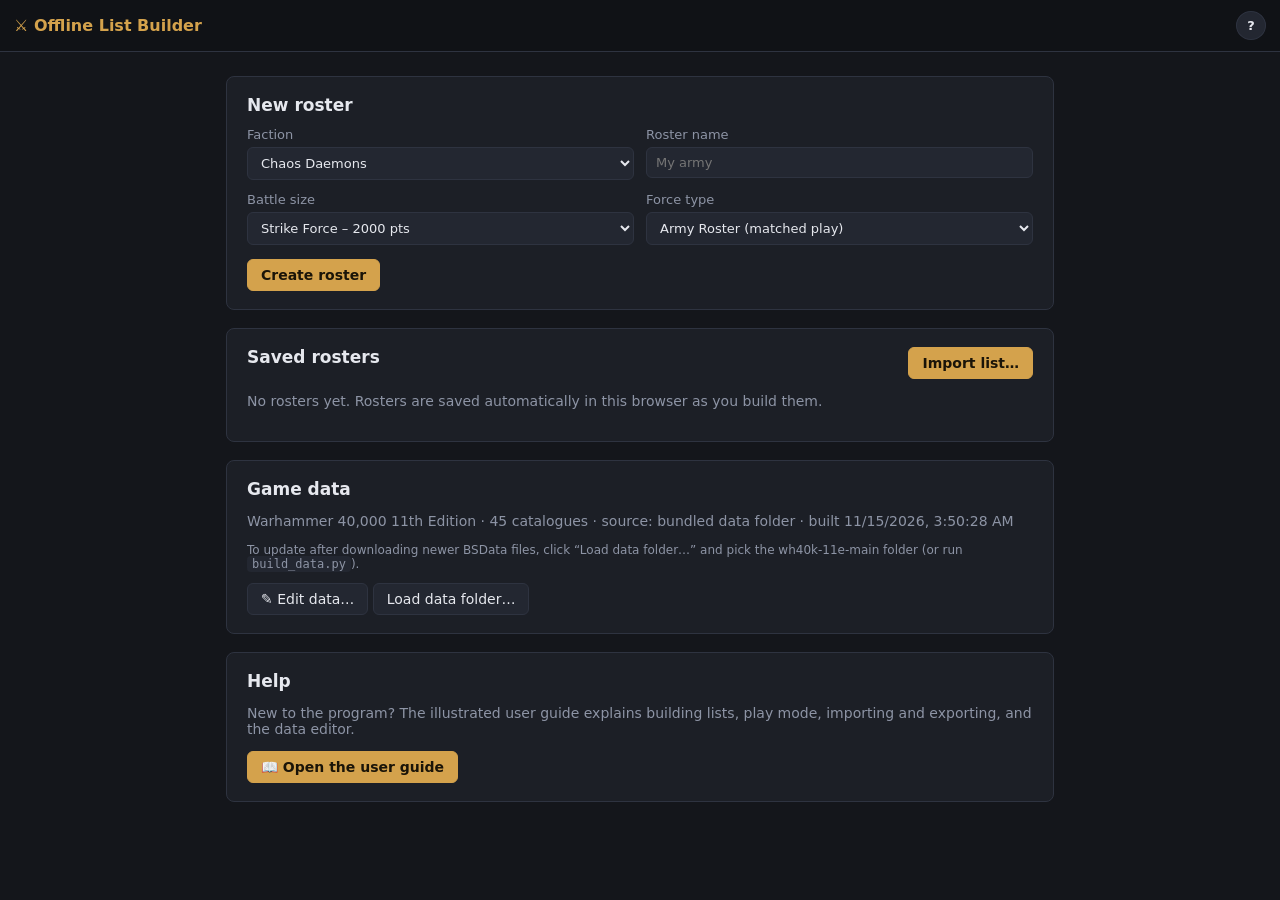
==== index.html @ 013c646f "First upload first uplaod of working code" ====
<!DOCTYPE html>
<html lang="en">
<head>
<meta charset="utf-8">
<meta name="viewport" content="width=device-width, initial-scale=1">
<title>Offline List Builder – Warhammer 40,000</title>
<link rel="stylesheet" href="css/app.css">
</head>
<body>
<header id="topbar">
  <div class="brand" data-act="home" title="Home">⚔ <span>Offline List Builder</span></div>
  <div id="topbar-roster"></div>
  <a class="btn sm" id="help-btn" href="help.html" target="_blank" title="Help – open the user guide">?</a>
</header>
<main id="main"><div class="loading">Loading…</div></main>
<div id="modal" class="modal hidden"><div class="modal-box"><div id="modal-body"></div></div></div>
<div id="toast" class="toast hidden"></div>
<div id="print-area"></div>
<input type="file" id="file-import" accept=".json,application/json" hidden>
<input type="file" id="ros-import" accept=".ros,.rosz" hidden>
<input type="file" id="folder-import" webkitdirectory directory multiple hidden>
<script src="data/manifest.js"></script>
<script src="js/engine.js"></script>
<script src="js/listio.js"></script>
<script src="js/app.js"></script>
<script src="js/play.js"></script>
</body>
</html>
---- css/app.css ----
:root {
  --bg: #14161b; --panel: #1c1f26; --panel2: #232731; --line: #2e3340; --text: #e6e8ee; --muted: #8d94a5;
  --accent: #d4a24c; --accent2: #f0c46a; --good: #4caf7a; --bad: #e0574f; --sel: #2c3242;
  --radius: 8px; font-size: 14px;
}
* { box-sizing: border-box; }
html, body { margin: 0; height: 100%; background: var(--bg); color: var(--text); font-family: "Segoe UI", system-ui, -apple-system, Roboto, Arial, sans-serif; }
button { font: inherit; color: inherit; }
input, select, textarea { font: inherit; color: var(--text); background: var(--panel2); border: 1px solid var(--line); border-radius: 6px; padding: 7px 9px; }
input:focus, select:focus, textarea:focus { outline: 2px solid var(--accent); outline-offset: -1px; }
code { background: var(--panel2); padding: 1px 5px; border-radius: 4px; }
.hidden { display: none !important; }
.muted { color: var(--muted); }
.small { font-size: 12px; }

#topbar { height: 52px; display: flex; align-items: center; gap: 14px; padding: 0 14px; background: #101216; border-bottom: 1px solid var(--line); }
.brand { font-weight: 700; color: var(--accent); cursor: pointer; white-space: nowrap; font-size: 16px; }
#topbar-roster { display: flex; align-items: center; gap: 8px; flex: 1; min-width: 0; }
#roster-name { background: transparent; border: 1px solid transparent; font-weight: 600; font-size: 15px; min-width: 120px; max-width: 280px; }
#roster-name:hover { border-color: var(--line); }
.spacer { flex: 1; }
.pill { background: var(--panel2); border: 1px solid var(--line); border-radius: 99px; padding: 4px 11px; font-weight: 600; white-space: nowrap; }
.pill.sub { font-weight: 400; color: var(--muted); }
.pill.bad { border-color: var(--bad); color: #ffb3ae; }
.pill.good { border-color: var(--good); color: #a7e8c3; }
button.pill { cursor: pointer; }

.btn { background: var(--panel2); border: 1px solid var(--line); border-radius: 6px; padding: 7px 13px; cursor: pointer; white-space: nowrap; }
.btn:hover:not(:disabled) { border-color: var(--accent); }
.btn:disabled { opacity: .4; cursor: default; }
.btn.primary { background: var(--accent); color: #1a1408; border-color: var(--accent); font-weight: 600; }
.btn.primary:hover { background: var(--accent2); }
.btn.sm { padding: 5px 10px; font-size: 13px; }
.btn.block { display: block; width: 100%; margin: 14px 0 8px; }
.icon { background: none; border: none; cursor: pointer; color: var(--muted); padding: 2px 6px; border-radius: 4px; font-size: 14px; }
.icon:hover { color: var(--text); background: var(--panel2); }
.icon.danger:hover { color: var(--bad); }

#main { height: calc(100% - 52px); overflow: hidden; position: relative; }
.loading { padding: 40px; color: var(--muted); }

/* Home */
.home { max-width: 860px; margin: 0 auto; padding: 24px 16px; height: 100%; overflow: auto; }
.card { background: var(--panel); border: 1px solid var(--line); border-radius: var(--radius); padding: 18px 20px; margin-bottom: 18px; }
.card h2 { margin: 0 0 12px; font-size: 17px; }
.form { display: grid; grid-template-columns: 1fr 1fr; gap: 12px; margin-bottom: 14px; }
.form label { display: flex; flex-direction: column; gap: 5px; color: var(--muted); font-size: 13px; }
.row-between { display: flex; justify-content: space-between; align-items: center; gap: 10px; }
.row-end { display: flex; justify-content: flex-end; gap: 8px; margin-top: 12px; }
.roster-list { list-style: none; margin: 0; padding: 0; }
.roster-list li { display: flex; align-items: center; gap: 4px; border-top: 1px solid var(--line); padding: 8px 4px; }
.rl-main { flex: 1; cursor: pointer; }
.rl-main:hover .rl-name { color: var(--accent2); }
.rl-name { font-weight: 600; }
.rl-sub { color: var(--muted); font-size: 12px; margin-top: 2px; }

/* Roster */
.roster { display: grid; grid-template-columns: 300px minmax(360px, 1fr) minmax(360px, 1.1fr); height: 100%; }
.roster > * { border-right: 1px solid var(--line); min-height: 0; display: flex; flex-direction: column; }
.roster > *:last-child { border-right: none; }
.scroll { overflow: auto; padding: 12px 14px 40px; flex: 1; }
#col-left { background: var(--panel); }
.force-head { font-weight: 700; margin-bottom: 6px; }
.cat-head { text-transform: uppercase; letter-spacing: .06em; font-size: 11px; color: var(--accent); margin: 14px 0 4px; font-weight: 700; }
.unit-list, .add-list { list-style: none; margin: 0; padding: 0; }
.unit-list li { display: flex; align-items: center; gap: 4px; padding: 6px 6px; border-radius: 6px; cursor: pointer; border-left: 3px solid transparent; }
.unit-list li:hover { background: var(--panel2); }
.unit-list li.active { background: var(--sel); border-left-color: var(--accent); }
.unit-list li.has-err { border-left-color: var(--bad); }
.ul-name { flex: 1; min-width: 0; }
.cost { color: var(--accent2); font-variant-numeric: tabular-nums; white-space: nowrap; font-size: 13px; }
.unit-list li.att-group { display: block; border: 1px solid var(--line); border-left: 1px solid var(--line); border-radius: 7px; margin: 3px 0; padding: 2px 0 4px; background: rgba(212,162,76,.04); cursor: default; }
.unit-list li.att-group:hover { background: rgba(212,162,76,.04); }
.att-group .unit-list li.attached { padding-left: 14px; }
.att-mark { color: var(--accent); margin-right: 5px; }
.att-total { padding: 0 8px 0 9px; }
.attach { margin: 8px 0 10px; padding: 8px 10px; border: 1px solid var(--line); border-radius: 6px; background: var(--panel2); }
.attach label { display: flex; align-items: center; gap: 10px; }
.att-label { font-weight: 600; white-space: nowrap; }
.attach select { flex: 1; min-width: 0; }
.notes textarea { width: 100%; resize: vertical; margin-top: 4px; }
.errors { background: #2a1d1f; border: 1px solid #5a2f2c; border-radius: 6px; padding: 8px 10px; margin-bottom: 10px; font-size: 13px; }
.errors ul { margin: 6px 0 0; padding-left: 18px; }
.errors li { margin-bottom: 4px; }
.errors li[data-act] { cursor: pointer; text-decoration: underline dotted; }
.unit-errs { background: #2a1d1f; border: 1px solid #5a2f2c; border-radius: 6px; padding: 8px 10px; margin: 8px 0; font-size: 13px; color: #ffcbc7; }

.panel-head { display: flex; justify-content: space-between; align-items: flex-start; gap: 10px; margin-bottom: 10px; }
.panel-head h2 { margin: 0; font-size: 18px; }
.search { width: 100%; margin-bottom: 8px; }
.hide-row { display: flex; flex-wrap: wrap; align-items: center; gap: 12px; margin: 0 0 8px; }
.hide-opt { display: inline-flex; align-items: center; gap: 5px; cursor: pointer; font-size: 13px; }
.hide-opt input { accent-color: var(--accent); margin: 0; }
.linkbtn { background: none; border: none; color: var(--accent2); cursor: pointer; padding: 0; text-decoration: underline dotted; }
.chips { display: flex; flex-wrap: wrap; gap: 5px; margin-bottom: 4px; }
.chip { background: var(--panel2); border: 1px solid var(--line); border-radius: 99px; padding: 3px 10px; font-size: 12px; cursor: pointer; }
.chip.on { background: var(--accent); color: #1a1408; border-color: var(--accent); }
.add-list li { display: flex; align-items: center; gap: 10px; padding: 7px 8px; border-radius: 6px; cursor: pointer; }
.add-list li:hover { background: var(--panel2); }
.add-list li:hover .plus { color: var(--accent2); }
.al-name { flex: 1; }
.plus { color: var(--muted); font-weight: 700; }
.badge { background: var(--sel); border-radius: 99px; padding: 0 7px; font-size: 11px; color: var(--accent2); }

/* options */
.opts { margin-top: 6px; }
.group { margin: 8px 0; border: 1px solid var(--line); border-radius: 6px; background: rgba(255,255,255,.015); }
.group-head { padding: 6px 10px; font-weight: 600; cursor: pointer; display: flex; align-items: center; gap: 6px; user-select: none; }
.group-head .caret { transition: transform .15s; display: inline-block; transform: rotate(90deg); color: var(--muted); }
.group.collapsed .caret { transform: rotate(0deg); }
.group.collapsed .group-body { display: none; }
.group-body { padding: 0 8px 6px; }
.range { font-weight: 400; font-size: 12px; color: var(--muted); }
.range.bad { color: var(--bad); }
.opt { }
.opt-row { display: flex; align-items: center; gap: 8px; padding: 5px 4px; border-radius: 5px; cursor: pointer; }
.opt-row:hover { background: var(--panel2); }
.opt.on > .opt-row .opt-name { color: #fff; font-weight: 600; }
.opt.hid > .opt-row { opacity: .5; }
.opt-name { flex: 1; }
.opt .sub { margin-left: 14px; padding-left: 10px; border-left: 1px dashed var(--line); }
.opt-row input[type=checkbox], .opt-row input[type=radio] { width: 16px; height: 16px; accent-color: var(--accent); margin: 0; cursor: pointer; }
.spin { display: inline-flex; align-items: center; border: 1px solid var(--line); border-radius: 5px; overflow: hidden; }
.spin button { background: var(--panel2); border: none; width: 24px; height: 24px; cursor: pointer; }
.spin button:hover:not(:disabled) { background: var(--sel); color: var(--accent2); }
.spin button:disabled { opacity: .35; cursor: default; }
.spin .num { width: 40px; text-align: center; border: none; border-radius: 0; padding: 2px; background: var(--bg); }

/* rules text on options */
.info-btn { background: none; border: 1px solid var(--line); color: var(--muted); border-radius: 99px; width: 20px; height: 20px; padding: 0; font-size: 12px; line-height: 1; cursor: pointer; flex: none; }
.info-btn:hover, .info-btn.on { color: var(--accent2); border-color: var(--accent); }
.opt-info { margin: 2px 4px 8px 30px; padding: 8px 10px; border-left: 2px solid var(--accent); background: rgba(212,162,76,.06); border-radius: 0 6px 6px 0; font-size: 13px; line-height: 1.45; }
.rule-block { margin-bottom: 8px; }
.rule-block:last-child { margin-bottom: 0; }
.rule-block > div { color: #cfd3dd; margin-top: 2px; }
.army-rules { margin-top: 16px; }
.army-rules h3 { font-size: 13px; text-transform: uppercase; letter-spacing: .06em; color: var(--accent); margin: 0 0 8px; }
.ar-block { background: var(--panel); border: 1px solid var(--line); border-radius: 6px; padding: 10px 12px; margin-bottom: 10px; font-size: 13px; line-height: 1.45; }
.ar-block h4 { margin: 0 0 6px; font-size: 14px; }

/* modified values */
td.modded, tr td.modded:last-child { color: var(--accent2); font-weight: 700; }
.kw-new { color: var(--accent2); font-weight: 700; }
.modded-key { color: var(--accent2); font-weight: 700; }
.ann { display: inline-block; font-size: 10.5px; font-weight: 600; color: #1a1408; background: var(--accent); border-radius: 99px; padding: 0 6px; margin-left: 4px; vertical-align: 1px; }

/* datasheet */
.sheet { background: var(--panel); border: 1px solid var(--line); border-radius: var(--radius); overflow: hidden; margin-bottom: 16px; }
.sheet-title { background: linear-gradient(90deg, #3a2f1a, #232731); padding: 10px 14px; font-weight: 700; font-size: 16px; display: flex; justify-content: space-between; }
.sheet-sec { padding: 8px 14px; border-top: 1px solid var(--line); }
.sheet-sec h4 { margin: 0 0 6px; font-size: 12px; text-transform: uppercase; letter-spacing: .06em; color: var(--accent); }
.tbl-wrap { overflow-x: auto; }
table { border-collapse: collapse; width: 100%; font-size: 13px; }
th { text-align: center; color: var(--muted); font-weight: 600; padding: 3px 5px; border-bottom: 1px solid var(--line); }
td { text-align: center; padding: 4px 5px; border-bottom: 1px solid #262a35; }
td.pname { text-align: left; font-weight: 600; }
tr td:last-child { text-align: left; font-size: 12px; color: #c9cdd8; }
.ability { margin-bottom: 6px; font-size: 13px; line-height: 1.45; }
.rule summary { cursor: pointer; padding: 3px 0; font-weight: 600; font-size: 13px; }
.rule div { font-size: 13px; line-height: 1.45; color: #cfd3dd; padding: 2px 0 8px 14px; }
.kw { font-variant: small-caps; font-weight: 600; letter-spacing: .02em; }
.kw-line { font-size: 12px; color: #c9cdd8; }
pre.summary { white-space: pre-wrap; font-family: Consolas, "Cascadia Mono", monospace; font-size: 12.5px; background: var(--panel); padding: 12px; border-radius: 6px; border: 1px solid var(--line); line-height: 1.5; }

/* modal / toast / overlay */
.modal { position: fixed; inset: 0; background: rgba(0,0,0,.55); display: flex; align-items: center; justify-content: center; z-index: 50; }
.modal-box { background: var(--panel); border: 1px solid var(--line); border-radius: 10px; padding: 18px 20px; width: min(720px, 94vw); max-height: 90vh; overflow: auto; }
.modal-box h3 { margin-top: 0; }
textarea.export { width: 100%; height: 50vh; font-family: Consolas, monospace; font-size: 12.5px; }
.toast { position: fixed; bottom: 20px; left: 50%; transform: translateX(-50%); background: #2b3040; border: 1px solid var(--line); padding: 10px 16px; border-radius: 8px; z-index: 60; box-shadow: 0 6px 20px rgba(0,0,0,.4); max-width: 90vw; }
.overlay { position: absolute; inset: 0; background: rgba(20,22,27,.8); display: flex; flex-direction: column; gap: 12px; align-items: center; justify-content: center; z-index: 40; color: var(--muted); }
.spinner { width: 36px; height: 36px; border: 3px solid var(--line); border-top-color: var(--accent); border-radius: 50%; animation: spin 0.8s linear infinite; }
@keyframes spin { to { transform: rotate(360deg); } }

#print-area { display: none; }

@media (max-width: 1100px) {
  .roster { grid-template-columns: 260px 1fr; }
  #col-right { display: none; }
}
@media (max-width: 720px) {
  #main { overflow: auto; }
  .roster { display: block; height: auto; }
  .roster > * { border-right: none; border-bottom: 1px solid var(--line); }
  #col-right { display: flex; }
  .form { grid-template-columns: 1fr; }
  #topbar { height: auto; flex-wrap: wrap; padding: 8px; }
  #topbar-roster { flex-wrap: wrap; }
}

@media print {
  body { background: #fff; color: #000; }
  #topbar, #main, #modal, #toast { display: none !important; }
  #print-area { display: block; padding: 0; }
  #print-area h1 { font-size: 20px; }
  .sheet { background: #fff; border: 1px solid #999; break-inside: avoid; }
  .sheet-title { background: #eee; color: #000; }
  .sheet-sec { border-top: 1px solid #ccc; }
  .sheet-sec h4 { color: #000; }
  th, td, tr td:last-child, .rule div, .kw-line { color: #000; border-color: #ccc; }
  .cost { color: #000; }
  td.modded, tr td.modded:last-child { color: #000; text-decoration: underline; }
  .kw-new { color: #000; text-decoration: underline; }
  .ann { background: #ddd; color: #000; }
  pre.summary { background: #fff; color: #000; border: 1px solid #ccc; }
  details > summary { list-style: none; }
  .rules-ref { break-before: page; }
  .print-army { break-before: page; }
  .ar-block { background: #fff; border: 1px solid #999; break-inside: avoid; color: #000; }
  .rule-block > div, .army-rules h3 { color: #000; }
  .rules-ref h2 { font-size: 18px; border-bottom: 2px solid #000; padding-bottom: 4px; }
  .ref-rule { break-inside: avoid; margin-bottom: 10px; font-size: 12px; line-height: 1.45; }
  .ref-rule b { font-size: 13px; }
}

/* import / export */
.imp-row { display: flex; align-items: center; gap: 10px; margin: 8px 0; color: var(--muted); font-size: 13px; }
.imp-row select { flex: 1; }
.imp-sec { margin: 10px 0; font-size: 13px; }
.imp-sec ul { margin: 4px 0 0; padding-left: 20px; max-height: 30vh; overflow: auto; }
.modal .chips { margin-bottom: 8px; }

/* ---------------- play mode ---------------- */
.play-btn { border-color: var(--good); color: #a7e8c3; }
.play-pill { background: #1d3a2a; border-color: var(--good); color: #a7e8c3; }
.pl-title { font-weight: 600; }
.play { display: flex; flex-direction: column; height: 100%; }
.pl-score { display: grid; grid-template-columns: 1fr auto 1fr; gap: 10px; padding: 10px 12px; background: #101216; border-bottom: 1px solid var(--line); }
.side { background: var(--panel); border: 1px solid var(--line); border-radius: 8px; padding: 8px 10px; }
.side.active { border-color: var(--accent); box-shadow: 0 0 0 1px var(--accent) inset; }
.side-h { display: flex; justify-content: space-between; align-items: center; font-weight: 700; margin-bottom: 6px; }
.vp-total { color: var(--accent2); font-size: 18px; }
.opp-name { background: transparent; border: 1px solid transparent; font-weight: 700; padding: 2px 4px; width: 60%; }
.opp-name:hover, .opp-name:focus { border-color: var(--line); }
.ctrs { display: flex; gap: 8px; flex-wrap: wrap; }
.ctr { display: flex; align-items: center; gap: 4px; background: var(--panel2); border-radius: 6px; padding: 3px 6px; }
.ctr-l { font-size: 12px; color: var(--muted); margin-right: 2px; }
.ctr-v { min-width: 26px; text-align: center; font-size: 20px; font-weight: 700; font-variant-numeric: tabular-nums; }
.ctr-b { width: 34px; height: 34px; border-radius: 6px; border: 1px solid var(--line); background: var(--bg); color: var(--text); font-size: 18px; cursor: pointer; }
.ctr-b:active { background: var(--sel); }
.pl-round { display: flex; flex-direction: column; align-items: center; gap: 6px; min-width: 330px; }
.rnd { display: flex; align-items: center; gap: 8px; font-size: 15px; }
.rnd b { font-size: 20px; color: var(--accent2); }
.turn { font-weight: 700; cursor: pointer; padding: 2px 10px; border-radius: 99px; background: var(--sel); }
.phases { display: flex; gap: 4px; flex-wrap: wrap; justify-content: center; }
.ph { background: var(--panel2); border: 1px solid var(--line); border-radius: 6px; padding: 6px 9px; font-size: 13px; cursor: pointer; }
.ph.on { background: var(--accent); color: #1a1408; border-color: var(--accent); font-weight: 700; }
.rnd-actions { display: flex; gap: 6px; }
.pl-body { display: grid; grid-template-columns: 340px 1fr; flex: 1; min-height: 0; }
.pl-list { overflow: auto; padding: 10px; background: var(--panel); border-right: 1px solid var(--line); }
.pl-detail { overflow: auto; padding: 12px 16px 60px; }
.pl-army { width: 100%; text-align: left; margin-bottom: 8px; padding: 10px 12px; border-radius: 8px; border: 1px solid var(--line); background: var(--panel2); cursor: pointer; font-weight: 600; }
.pl-army.sel { border-color: var(--accent); }
.pl-card { border: 1px solid var(--line); border-radius: 8px; padding: 9px 11px; margin-bottom: 7px; background: var(--panel2); cursor: pointer; }
.pl-card.sel { border-color: var(--accent); box-shadow: 0 0 0 1px var(--accent) inset; }
.pl-card.dead { opacity: .5; }
.pc-name { font-weight: 700; }
.pc-stat { display: flex; flex-direction: column; font-size: 12.5px; color: var(--muted); margin-top: 2px; }
.pc-m.half { color: #f0c46a; } .pc-m.dead { color: #ff8f88; }
.pc-marks { display: flex; flex-wrap: wrap; gap: 4px; margin-top: 4px; }
.mk { font-size: 11px; background: var(--sel); border-radius: 99px; padding: 1px 7px; }
.mk.bad { background: #5a2f2c; color: #ffcbc7; }
.pl-dead-h { margin: 14px 0 6px; font-size: 11px; text-transform: uppercase; letter-spacing: .06em; color: var(--muted); }
.trk-box { border: 1px solid var(--line); border-radius: 8px; padding: 10px 12px; margin-bottom: 12px; background: var(--panel); }
.trk-head { display: flex; align-items: center; gap: 12px; margin-bottom: 8px; font-size: 15px; }
.trk-head .bad { color: #ff8f88; font-weight: 700; } .trk-head .warn { color: #f0c46a; font-weight: 700; }
.trk-head .btn { margin-left: auto; }
.trk { padding: 7px 0; border-top: 1px solid #262a35; }
.trk.gone .trk-name { text-decoration: line-through; color: var(--muted); }
.trk-ctl { display: flex; align-items: center; gap: 6px; margin-top: 4px; flex-wrap: wrap; }
.trk-ctl .btn { padding: 8px 12px; }
.trk-count { font-size: 20px; font-weight: 700; min-width: 64px; font-variant-numeric: tabular-nums; }
.pips { display: flex; align-items: center; gap: 5px; margin-top: 6px; flex-wrap: wrap; }
.pip { width: 22px; height: 22px; border-radius: 50%; border: 2px solid #5a2f2c; background: transparent; cursor: pointer; }
.pip.on { background: #c0453e; border-color: #e0574f; }
.mk-row { display: flex; flex-wrap: wrap; gap: 6px; align-items: center; margin-top: 10px; }
.mkb { border: 1px solid var(--line); background: var(--panel2); border-radius: 99px; padding: 7px 12px; cursor: pointer; font-size: 13px; color: var(--text); }
.mkb.on { background: var(--accent); color: #1a1408; border-color: var(--accent); font-weight: 600; }
.mkb.on.bad { background: #c0453e; border-color: #e0574f; color: #fff; }
.mkb.once.used { opacity: .5; text-decoration: line-through; }
.btn.danger { border-color: #5a2f2c; color: #ffb3ae; }
@media (max-width: 1000px) {
  .pl-score { grid-template-columns: 1fr 1fr; }
  .pl-round { grid-column: 1 / -1; order: -1; min-width: 0; }
  .pl-body { grid-template-columns: 260px 1fr; }
}
@media (max-width: 680px) {
  .pl-body { grid-template-columns: 1fr; }
  .pl-list { max-height: 35vh; }
}

/* battle-shock step */
.bs-step { border: 1px solid #6a5226; background: #2a2416; border-radius: 8px; padding: 10px 12px; margin-bottom: 12px; }
.bs-step.none { border-color: var(--line); background: var(--panel); color: var(--muted); font-size: 13px; }
.bs-h { font-weight: 700; color: var(--accent2); margin-bottom: 4px; }
.bs-row { display: flex; justify-content: space-between; align-items: center; gap: 10px; padding: 8px 0; border-top: 1px solid #3a3020; }
.bs-btns { display: flex; gap: 6px; align-items: center; }
.bs-btns .btn { padding: 8px 14px; }
.bs-pass { border-color: var(--good); color: #a7e8c3; }
.bs-fail { border-color: #c0453e; color: #ffb3ae; }
.bs-res.pass { color: #a7e8c3; font-weight: 700; }
.bs-res.fail { color: #ffb3ae; font-weight: 700; }
a.btn { color: inherit; text-decoration: none; display: inline-block; }
#help-btn { flex: none; }
#help-btn { font-weight: 700; } #topbar-roster + #help-btn { width: 30px; padding: 6px 0; text-align: center; border-radius: 50%; }
@media (max-width: 1500px) { #topbar:has(#topbar-roster:not(:empty)) .brand span { display: none; } }
.tb-short { display: none; }
@media (max-width: 1250px) { #topbar .tb-long { display: none; } #topbar .tb-short { display: inline; } #topbar-roster { gap: 6px; } #roster-name { min-width: 90px; } }
.dp-override { margin-top: 12px; padding: 10px 12px; border: 1px solid var(--line); border-radius: 8px; background: var(--panel2); }
.dp-override .opt-row { cursor: default; padding: 2px 0; } .dp-override .opt-name { font-weight: 600; }
.dp-override a { color: var(--accent2); }
.ot-tag { font-size: 11px; font-weight: 700; color: #1a1408; background: var(--accent); border-radius: 4px; padding: 1px 6px; margin-left: 4px; vertical-align: middle; }
.pl-endbar { display: flex; align-items: center; gap: 8px; flex-wrap: wrap; background: #2a2416; border: 1px solid #6a5226; border-radius: 8px; padding: 8px 12px; margin-bottom: 12px; }
.pl-endbar .good, .pl-endres.good { color: #a7e8c3; } .pl-endbar .bad, .pl-endres.bad { color: #ffb3ae; }
.pl-endmodal { position: fixed; inset: 0; background: rgba(0,0,0,.6); display: flex; align-items: center; justify-content: center; z-index: 50; }
.pl-endbox { background: var(--panel); border: 1px solid var(--accent); border-radius: 12px; padding: 22px 26px; width: min(520px, 92vw); text-align: center; box-shadow: 0 10px 40px rgba(0,0,0,.5); }
.pl-endicon { font-size: 40px; line-height: 1; }
.pl-endbox h2 { margin: 6px 0 2px; }
.pl-endtable { width: 100%; border-collapse: collapse; margin: 14px 0 8px; }
.pl-endtable th, .pl-endtable td { padding: 6px 8px; border-bottom: 1px solid var(--line); text-align: center; }
.pl-endtable td:first-child, .pl-endtable th:first-child { text-align: left; }
.pl-endres { font-size: 22px; font-weight: 700; margin: 8px 0 14px; color: var(--accent2); }
.pl-endbtns { display: flex; gap: 10px; justify-content: center; flex-wrap: wrap; margin-bottom: 10px; }
.pl-endbtns .btn { padding: 10px 16px; font-size: 15px; }
.pl-endbox a { color: var(--accent2); }
.dp-cost { color: #9ec3ff; white-space: nowrap; }
.wr-box { text-align: left; width: min(640px, 94vw); max-height: 92vh; overflow: auto; }
.wr-box h2 { margin: 0; }
.wr-table { width: 100%; border-collapse: collapse; margin: 10px 0; font-size: 15px; }
.wr-table > tbody > tr > td { border: 1px solid var(--line); padding: 8px 10px; }
.wr-table td.wr-fail, .wr-table td.wr-ok { width: 130px; text-align: center; font-weight: 800; color: #fff; }
.wr-fail { background: #8f1d1d; } .wr-ok { background: #0f6b57; }
.wr-table td.wr-sub { padding: 0; border: 2px solid #6b7080; }
.wr-sub table { width: 100%; border-collapse: collapse; }
.wr-sub th { padding: 8px 10px; text-transform: uppercase; font-size: 13px; color: var(--text); border-bottom: 1px solid var(--line); }
.wr-sub td { padding: 7px 10px; text-align: center; border-bottom: 1px solid var(--line); }
.wr-sub td:last-child { width: 130px; white-space: nowrap; }
.wr-sub tr.wr-hit td { background: rgba(212,162,76,.22); color: #fff; }
.wr-sub tr.wr-hit td:first-child { box-shadow: inset 4px 0 0 var(--accent); }
.die { display: inline-flex; align-items: center; justify-content: center; width: 24px; height: 24px; border-radius: 5px; background: #e8e8e8; color: #111; font-weight: 800; font-size: 14px; vertical-align: middle; }
.wr-calc { display: flex; align-items: center; gap: 14px; flex-wrap: wrap; background: var(--panel2); border-radius: 8px; padding: 10px 12px; }
.wr-in { display: flex; align-items: center; gap: 6px; } .wr-in b { min-width: 24px; text-align: center; font-size: 18px; }
.wr-need { margin-left: auto; font-size: 17px; } .wr-need b { color: var(--accent2); font-size: 22px; }
.wr-table > tbody > tr > td:first-child { text-align: left; }
.wr-sub th:last-child, .wr-sub td:last-child { text-align: center; }
.pl-rem { border: 1px solid #34406a; background: #1b2131; border-radius: 8px; margin-bottom: 12px; }
.pl-rem .rem-top { display: flex; align-items: center; gap: 6px; padding: 8px 12px; cursor: pointer; }
.pl-rem .rem-list { padding: 0 12px 10px; max-height: 42vh; overflow: auto; }
.rem-h { font-size: 12px; text-transform: uppercase; letter-spacing: .04em; color: var(--muted); margin: 8px 0 4px; }
.rem-item { padding: 6px 8px; border-radius: 6px; cursor: pointer; border-left: 3px solid #4a5a8c; margin-bottom: 4px; background: rgba(255,255,255,.02); }
.rem-item:hover { background: rgba(255,255,255,.05); }
.rem-item.open { border-left-color: var(--accent); }
.rem-text { font-size: 13.5px; color: #cdd2dc; margin-top: 2px; }
.rem-text mark { background: rgba(240,196,106,.18); color: var(--accent2); border-radius: 3px; padding: 0 2px; }
.rem-foot { margin-top: 6px; }
.st-box { width: min(720px, 95vw); text-align: left; }
.st-box h2 { margin: 0; }
.st-table { width: 100%; border-collapse: collapse; margin: 12px 0 8px; font-size: 14.5px; }
.st-table th, .st-table td { padding: 6px 8px; text-align: center; border-bottom: 1px solid var(--line); }
.st-table th { color: var(--muted); font-weight: 600; }
.st-table tr.st-sub th { font-size: 12px; }
.st-table td.st-l { text-align: left; color: var(--muted); white-space: nowrap; }
.st-table td.st-tot { font-weight: 700; color: #fff; }
.st-table td.st-run { color: var(--accent2); white-space: nowrap; }
.st-table td:nth-child(4), .st-table td:nth-child(7), .st-table tr.st-sub th:nth-child(4), .st-table tr.st-sub th:nth-child(7), .st-table tr:first-child th:nth-child(2), .st-table tr:first-child th:nth-child(3) { border-right: 1px solid var(--line); }
.st-table tr.st-now td { background: rgba(212,162,76,.12); }
.st-table tr.st-final td { border-top: 2px solid var(--line); font-weight: 700; color: #fff; }
.pl-endbox .st-table td.st-l { color: var(--text); }
.pl-endbox { max-height: 94vh; overflow: auto; }
.pl-endbox:not(.wr-box):not(.st-box) { width: min(680px, 94vw); }
.pl-res { border: 1px solid #2f5a45; background: #18241e; border-radius: 8px; margin-bottom: 12px; }
.pl-res .rem-top { display: flex; align-items: center; gap: 6px; padding: 8px 12px; cursor: pointer; flex-wrap: wrap; }
.pl-res .rem-list { padding: 0 12px 10px; }
.pl-res .bad { color: #ffb3ae; }
.res-row { display: flex; align-items: center; justify-content: space-between; gap: 10px; padding: 6px 8px; border-radius: 6px; background: rgba(255,255,255,.03); margin-top: 6px; }
.res-notes { margin: 4px 0 6px; padding-left: 18px; font-size: 13.5px; color: #cdd2dc; }
.mk.res { background: #1f3b2e; color: #a7e8c3; border-color: #2f5a45; }
.mk.ds { background: #1f2533; color: #c9d5ff; border-color: #34406a; }
.mkb.on.res { background: #1f3b2e; color: #a7e8c3; border-color: var(--good); }
.pl-card.embarked { margin-left: 18px; border-left: 3px solid #7a6a3a; }
.mk.emb { background: #3a3220; color: #f0d79a; }
.res-row.embarked { margin-left: 22px; }
.res-ctl { display: flex; gap: 6px; align-items: center; flex-wrap: wrap; justify-content: flex-end; }
.emb-sel { background: var(--panel2); color: var(--text); border: 1px solid var(--line); border-radius: 6px; padding: 4px 6px; font-size: 13px; }
.emb-info { margin: 6px 0; padding: 6px 8px; border-radius: 6px; background: rgba(240,215,154,.06); border: 1px solid #4a4128; }
.emb-info .btn { margin-left: 4px; }
.dmg-banner { margin: 8px 12px 0; padding: 7px 10px; border-radius: 6px; background: #3a1f1d; border: 1px solid #7a3530; color: #ffcbc7; font-size: 14px; }
.dmg-banner .small { color: #e8b8b3; margin-top: 3px; }
td.dmg { color: #ff8f86 !important; font-weight: 700; }
.dmg-mod { font-size: 11px; background: #5a2f2c; color: #ffcbc7; border-radius: 4px; padding: 0 4px; margin-left: 3px; }
.mk.dmg { background: #5a2f2c; color: #ffcbc7; }
.fd-icons { display: inline-flex; gap: 3px; margin-left: 6px; vertical-align: middle; }
.fd-icon { width: 18px; height: 19px; object-fit: contain; vertical-align: middle; }
.ul-name .fd-icon { width: 15px; height: 16px; }
h4 .fd-icon { width: 20px; height: 21px; }
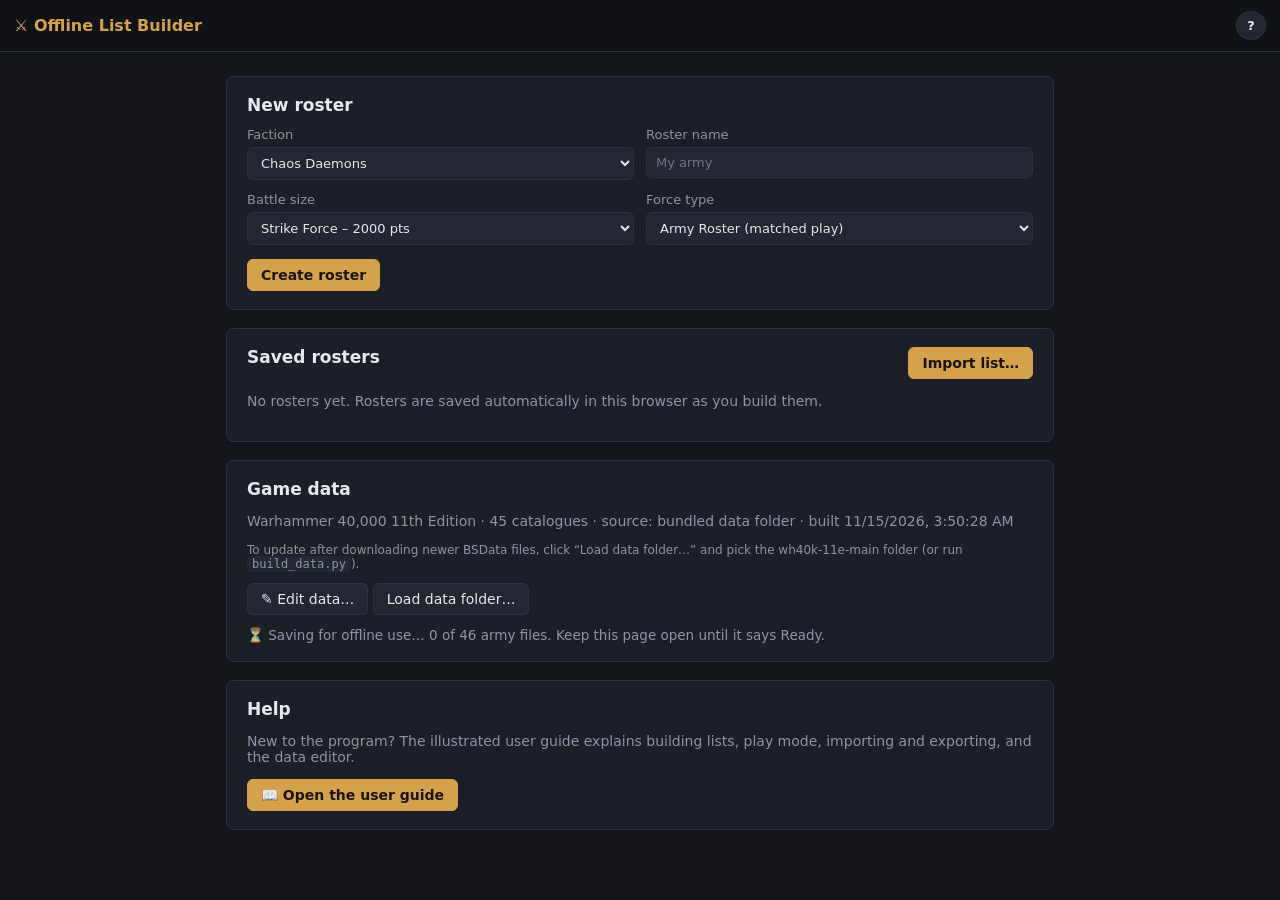
==== commit 6beb3794: "Offline mode" ====
--- a/index.html
+++ b/index.html
@@ -5,6 +5,10 @@
 <meta name="viewport" content="width=device-width, initial-scale=1">
 <title>Offline List Builder – Warhammer 40,000</title>
 <link rel="stylesheet" href="css/app.css">
+<link rel="manifest" href="manifest.webmanifest">
+<meta name="theme-color" content="#14161b">
+<link rel="icon" href="icons/app-192.png">
+<link rel="apple-touch-icon" href="icons/apple-touch-icon.png">
 </head>
 <body>
 <header id="topbar">
@@ -24,5 +28,6 @@
 <script src="js/listio.js"></script>
 <script src="js/app.js"></script>
 <script src="js/play.js"></script>
+<script>if ('serviceWorker' in navigator && /^https?:$/.test(location.protocol)) { navigator.serviceWorker.register('sw.js').catch(() => {}); navigator.serviceWorker.ready.then(r => { if (r.active) r.active.postMessage('save-all'); }); }</script>
 </body>
 </html>
--- a/css/app.css
+++ b/css/app.css
@@ -393,3 +393,5 @@
 .fd-icon { width: 18px; height: 19px; object-fit: contain; vertical-align: middle; }
 .ul-name .fd-icon { width: 15px; height: 16px; }
 h4 .fd-icon { width: 20px; height: 21px; }
+.offline-status { margin-top: 12px; font-size: 13.5px; color: var(--muted); }
+.offline-status b { color: #a7e8c3; }
